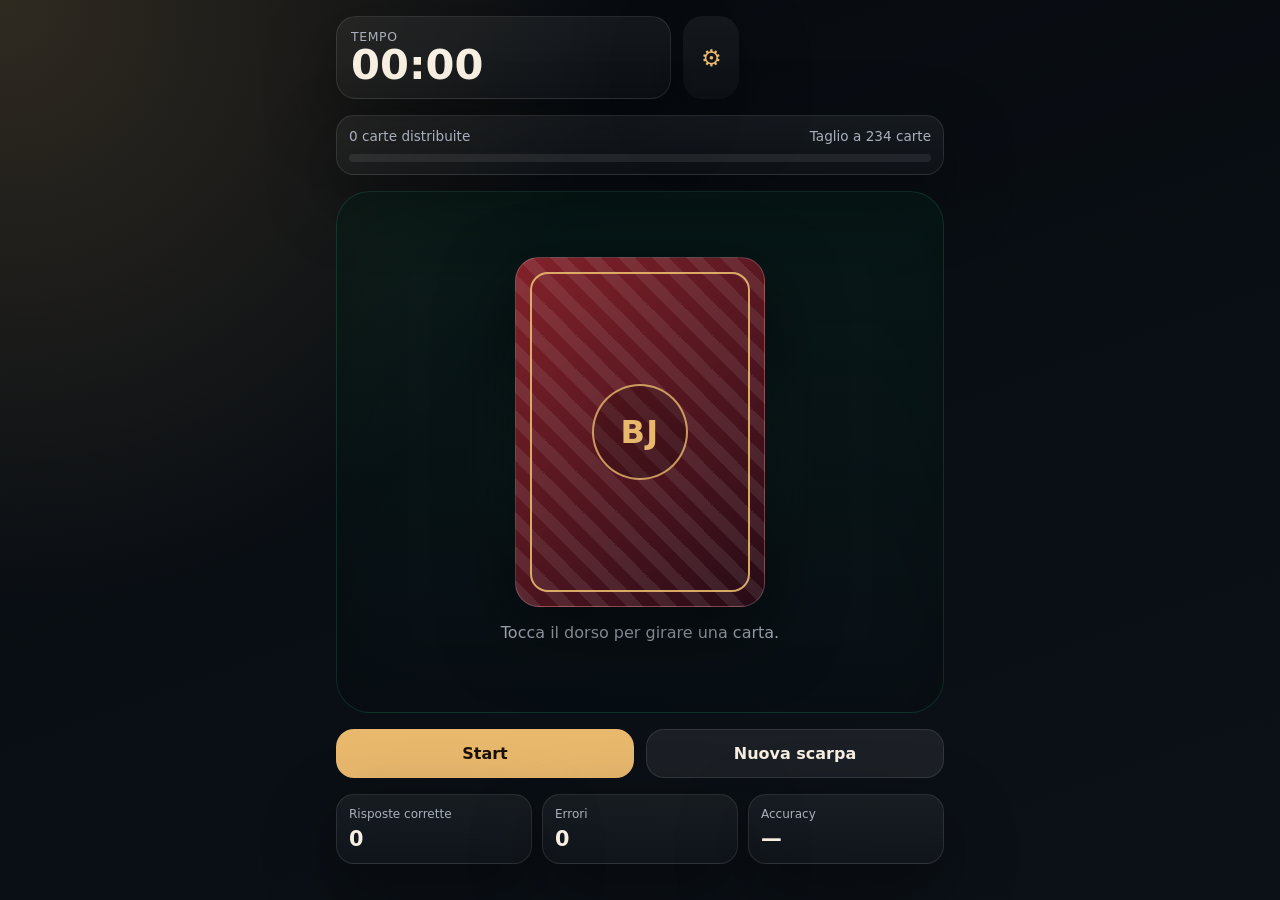
==== reset-cache.html @ 74203b1b "Add files via upload" ====
<!doctype html>
<html lang="it">
<head>
  <meta charset="utf-8" />
  <meta name="viewport" content="width=device-width, initial-scale=1" />
  <title>Reset cache BJ Trainer</title>
  <style>
    body{margin:0;min-height:100vh;display:grid;place-items:center;background:#0b1117;color:#f7efe2;font-family:system-ui,-apple-system,Segoe UI,sans-serif;padding:24px;text-align:center}
    main{max-width:520px;background:rgba(255,255,255,.06);border:1px solid rgba(255,255,255,.12);border-radius:24px;padding:24px;box-shadow:0 24px 70px rgba(0,0,0,.35)}
    h1{margin:0 0 10px;font-size:1.4rem} p{color:#a9b0bb;line-height:1.45} a,button{display:inline-block;margin-top:12px;border:0;border-radius:16px;padding:14px 18px;background:#e8b86d;color:#1b1206;font-weight:800;text-decoration:none}
  </style>
</head>
<body>
  <main>
    <h1>Reset cache in corso…</h1>
    <p id="status">Sto eliminando service worker e cache vecchie.</p>
    <a id="go" href="index.html?v=01b" hidden>Apri BJ Trainer aggiornato</a>
  </main>
  <script>
    async function resetCache(){
      const status = document.getElementById('status');
      try {
        if ('serviceWorker' in navigator) {
          const regs = await navigator.serviceWorker.getRegistrations();
          await Promise.all(regs.map(reg => reg.unregister()));
        }
        if ('caches' in window) {
          const names = await caches.keys();
          await Promise.all(names.map(name => caches.delete(name)));
        }
        status.textContent = 'Cache eliminata. Ora apro la versione aggiornata.';
        document.getElementById('go').hidden = false;
        setTimeout(() => { window.location.href = 'index.html?v=01b'; }, 900);
      } catch (e) {
        status.textContent = 'Non sono riuscito a completare il reset automatico. Premi il pulsante qui sotto.';
        document.getElementById('go').hidden = false;
      }
    }
    resetCache();
  </script>
</body>
</html>
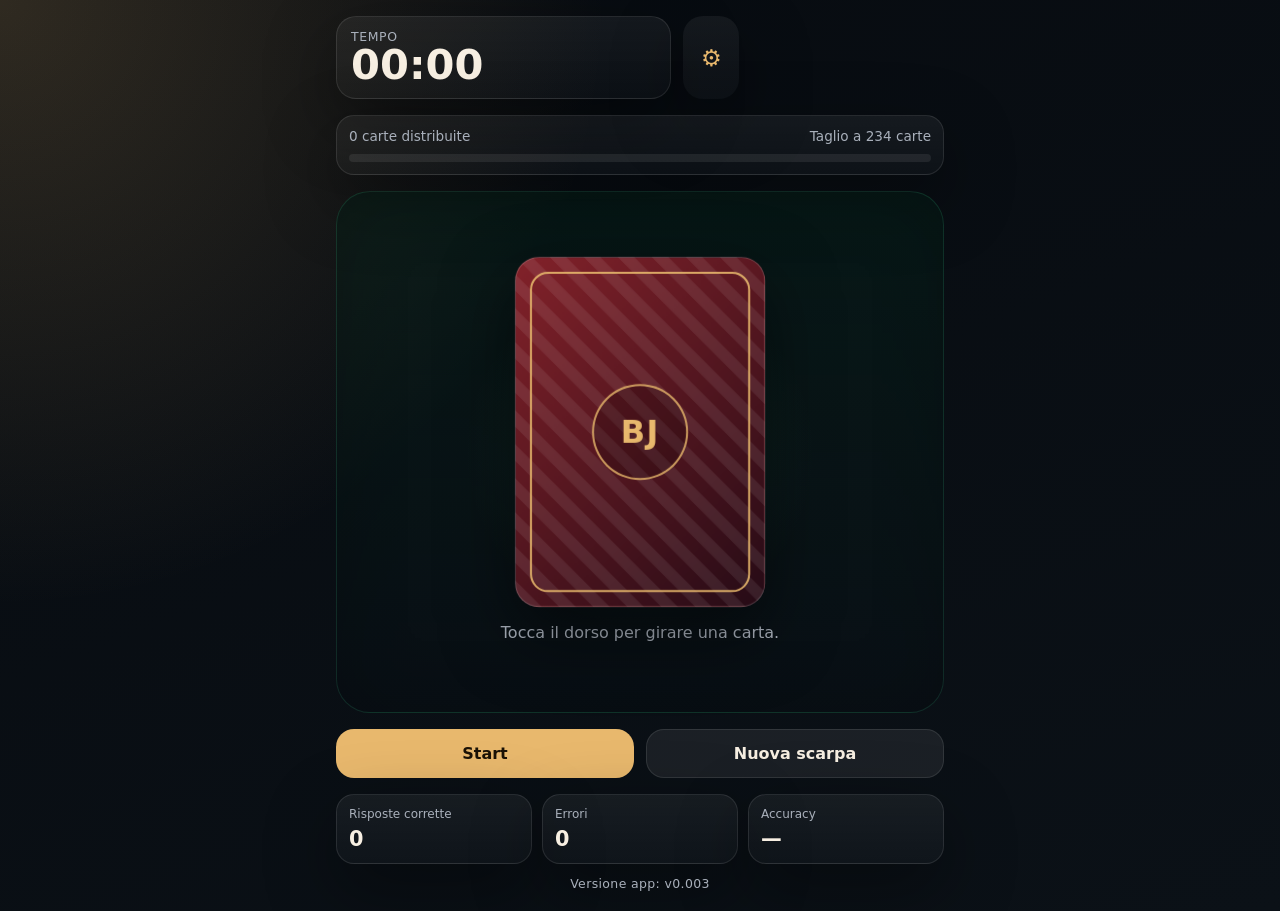
==== commit 4ec3fd51: "Expose app version, bump cache/versioning, and fix card/dialog rendering and SW caching ### Motivati" ====
--- a/reset-cache.html
+++ b/reset-cache.html
@@ -3,7 +3,7 @@
 <head>
   <meta charset="utf-8" />
   <meta name="viewport" content="width=device-width, initial-scale=1" />
-  <title>Reset cache BJ Trainer</title>
+  <title>Reset cache BJ Trainer v0.003</title>
   <style>
     body{margin:0;min-height:100vh;display:grid;place-items:center;background:#0b1117;color:#f7efe2;font-family:system-ui,-apple-system,Segoe UI,sans-serif;padding:24px;text-align:center}
     main{max-width:520px;background:rgba(255,255,255,.06);border:1px solid rgba(255,255,255,.12);border-radius:24px;padding:24px;box-shadow:0 24px 70px rgba(0,0,0,.35)}
@@ -14,7 +14,7 @@
   <main>
     <h1>Reset cache in corso…</h1>
     <p id="status">Sto eliminando service worker e cache vecchie.</p>
-    <a id="go" href="index.html?v=01b" hidden>Apri BJ Trainer aggiornato</a>
+    <a id="go" href="index.html?v=0.003" hidden>Apri BJ Trainer aggiornato</a>
   </main>
   <script>
     async function resetCache(){
@@ -30,7 +30,7 @@
         }
         status.textContent = 'Cache eliminata. Ora apro la versione aggiornata.';
         document.getElementById('go').hidden = false;
-        setTimeout(() => { window.location.href = 'index.html?v=01b'; }, 900);
+        setTimeout(() => { window.location.href = 'index.html?v=0.003'; }, 900);
       } catch (e) {
         status.textContent = 'Non sono riuscito a completare il reset automatico. Premi il pulsante qui sotto.';
         document.getElementById('go').hidden = false;
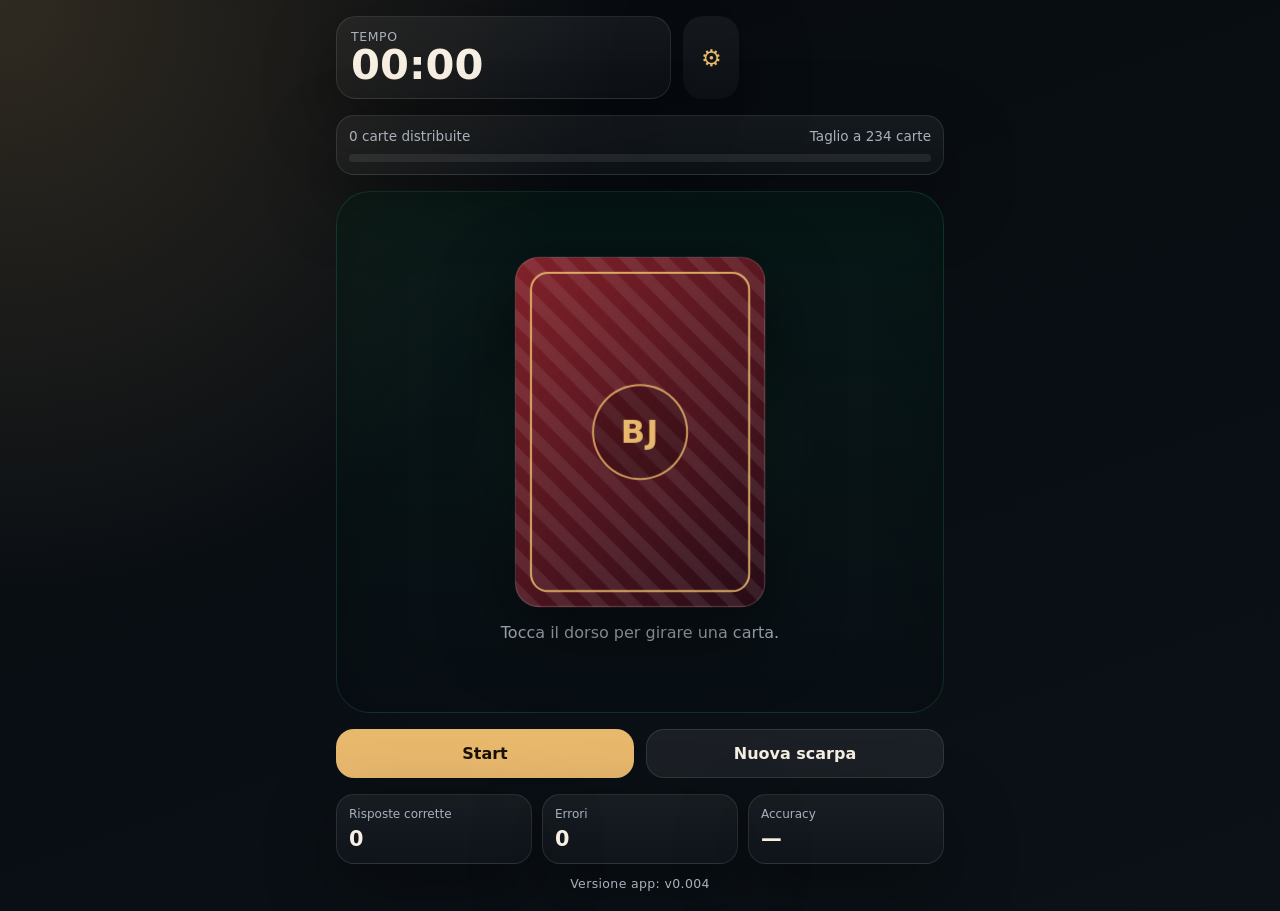
==== commit e031ae9a: "Release v0.004: show app version, update caching and UI tweaks ### Motivation - Ship app version `v0" ====
--- a/reset-cache.html
+++ b/reset-cache.html
@@ -3,7 +3,7 @@
 <head>
   <meta charset="utf-8" />
   <meta name="viewport" content="width=device-width, initial-scale=1" />
-  <title>Reset cache BJ Trainer v0.003</title>
+  <title>Reset cache BJ Trainer v0.004</title>
   <style>
     body{margin:0;min-height:100vh;display:grid;place-items:center;background:#0b1117;color:#f7efe2;font-family:system-ui,-apple-system,Segoe UI,sans-serif;padding:24px;text-align:center}
     main{max-width:520px;background:rgba(255,255,255,.06);border:1px solid rgba(255,255,255,.12);border-radius:24px;padding:24px;box-shadow:0 24px 70px rgba(0,0,0,.35)}
@@ -14,7 +14,7 @@
   <main>
     <h1>Reset cache in corso…</h1>
     <p id="status">Sto eliminando service worker e cache vecchie.</p>
-    <a id="go" href="index.html?v=0.003" hidden>Apri BJ Trainer aggiornato</a>
+    <a id="go" href="index.html?v=0.004" hidden>Apri BJ Trainer aggiornato</a>
   </main>
   <script>
     async function resetCache(){
@@ -30,7 +30,7 @@
         }
         status.textContent = 'Cache eliminata. Ora apro la versione aggiornata.';
         document.getElementById('go').hidden = false;
-        setTimeout(() => { window.location.href = 'index.html?v=0.003'; }, 900);
+        setTimeout(() => { window.location.href = 'index.html?v=0.004'; }, 900);
       } catch (e) {
         status.textContent = 'Non sono riuscito a completare il reset automatico. Premi il pulsante qui sotto.';
         document.getElementById('go').hidden = false;
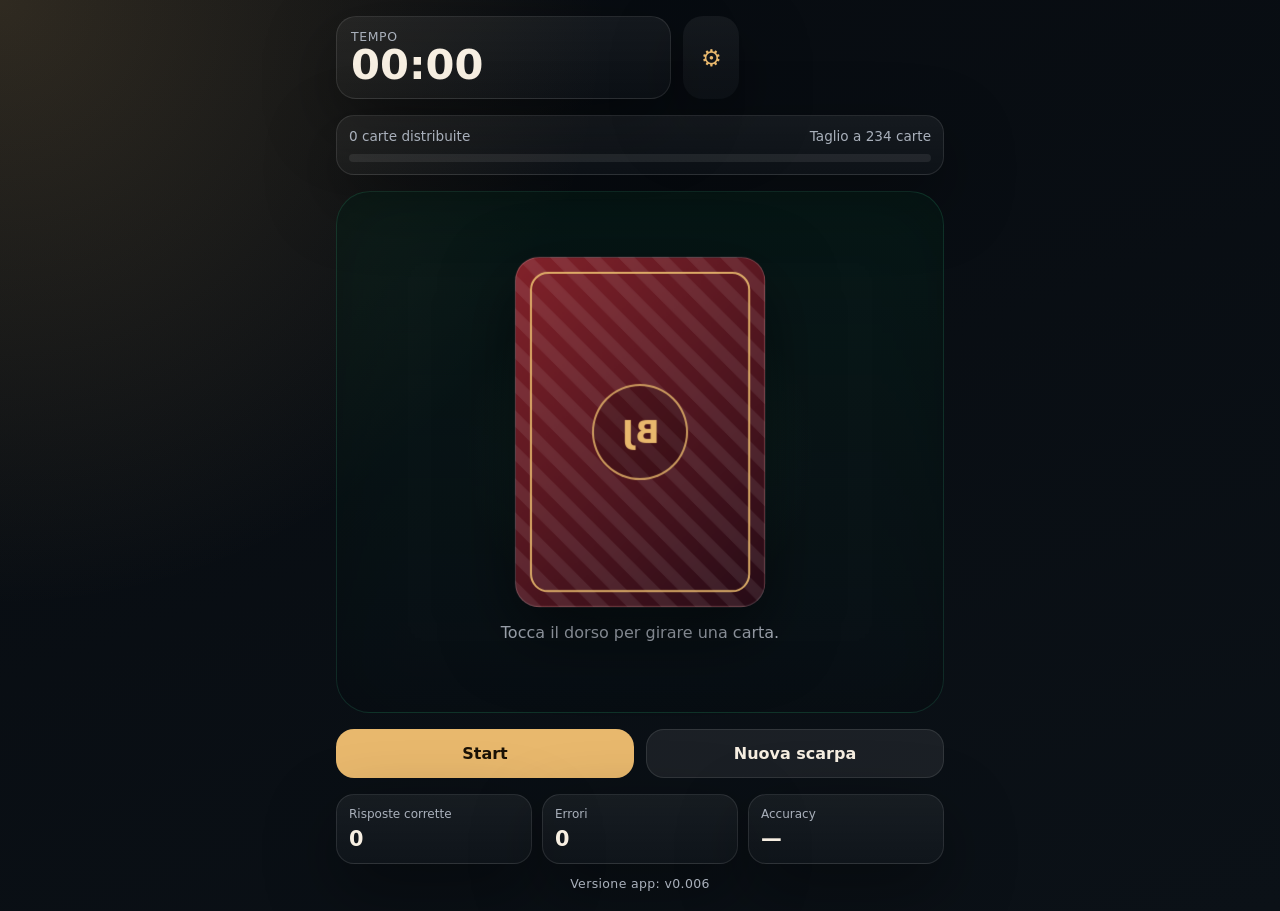
==== commit 4ebee69b: "Sync release metadata and service worker cache to v0.006 on main - Ensure all app version markers, P" ====
--- a/reset-cache.html
+++ b/reset-cache.html
@@ -3,7 +3,7 @@
 <head>
   <meta charset="utf-8" />
   <meta name="viewport" content="width=device-width, initial-scale=1" />
-  <title>Reset cache BJ Trainer v0.004</title>
+  <title>Reset cache BJ Trainer v0.006</title>
   <style>
     body{margin:0;min-height:100vh;display:grid;place-items:center;background:#0b1117;color:#f7efe2;font-family:system-ui,-apple-system,Segoe UI,sans-serif;padding:24px;text-align:center}
     main{max-width:520px;background:rgba(255,255,255,.06);border:1px solid rgba(255,255,255,.12);border-radius:24px;padding:24px;box-shadow:0 24px 70px rgba(0,0,0,.35)}
@@ -14,7 +14,7 @@
   <main>
     <h1>Reset cache in corso…</h1>
     <p id="status">Sto eliminando service worker e cache vecchie.</p>
-    <a id="go" href="index.html?v=0.004" hidden>Apri BJ Trainer aggiornato</a>
+    <a id="go" href="index.html?v=0.006" hidden>Apri BJ Trainer aggiornato</a>
   </main>
   <script>
     async function resetCache(){
@@ -30,7 +30,7 @@
         }
         status.textContent = 'Cache eliminata. Ora apro la versione aggiornata.';
         document.getElementById('go').hidden = false;
-        setTimeout(() => { window.location.href = 'index.html?v=0.004'; }, 900);
+        setTimeout(() => { window.location.href = 'index.html?v=0.006'; }, 900);
       } catch (e) {
         status.textContent = 'Non sono riuscito a completare il reset automatico. Premi il pulsante qui sotto.';
         document.getElementById('go').hidden = false;
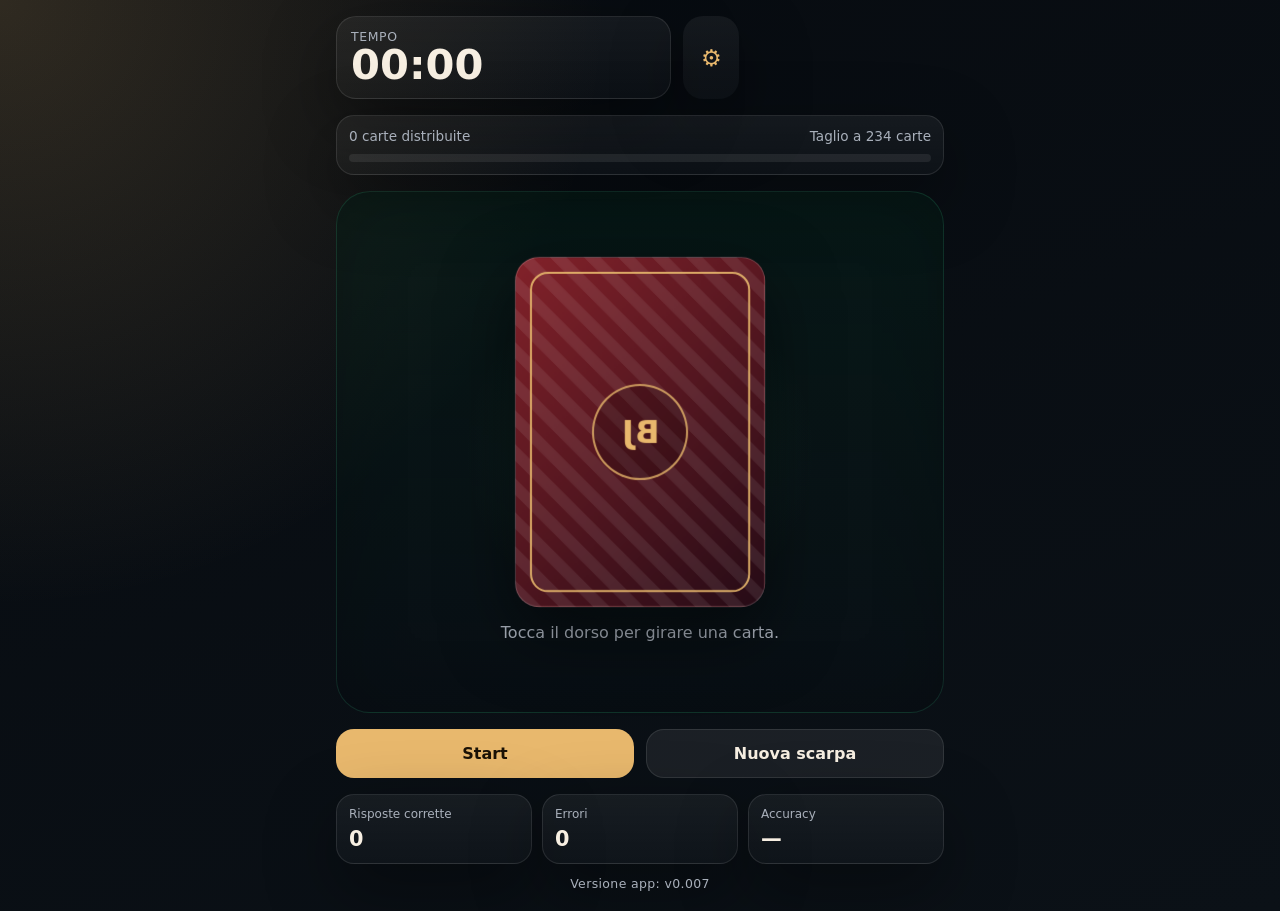
==== commit 8faf824f: "Fix count popup alignment with keyboard and release v0.007" ====
--- a/reset-cache.html
+++ b/reset-cache.html
@@ -3,7 +3,7 @@
 <head>
   <meta charset="utf-8" />
   <meta name="viewport" content="width=device-width, initial-scale=1" />
-  <title>Reset cache BJ Trainer v0.006</title>
+  <title>Reset cache BJ Trainer v0.007</title>
   <style>
     body{margin:0;min-height:100vh;display:grid;place-items:center;background:#0b1117;color:#f7efe2;font-family:system-ui,-apple-system,Segoe UI,sans-serif;padding:24px;text-align:center}
     main{max-width:520px;background:rgba(255,255,255,.06);border:1px solid rgba(255,255,255,.12);border-radius:24px;padding:24px;box-shadow:0 24px 70px rgba(0,0,0,.35)}
@@ -14,7 +14,7 @@
   <main>
     <h1>Reset cache in corso…</h1>
     <p id="status">Sto eliminando service worker e cache vecchie.</p>
-    <a id="go" href="index.html?v=0.006" hidden>Apri BJ Trainer aggiornato</a>
+    <a id="go" href="index.html?v=0.007" hidden>Apri BJ Trainer aggiornato</a>
   </main>
   <script>
     async function resetCache(){
@@ -30,7 +30,7 @@
         }
         status.textContent = 'Cache eliminata. Ora apro la versione aggiornata.';
         document.getElementById('go').hidden = false;
-        setTimeout(() => { window.location.href = 'index.html?v=0.006'; }, 900);
+        setTimeout(() => { window.location.href = 'index.html?v=0.007'; }, 900);
       } catch (e) {
         status.textContent = 'Non sono riuscito a completare il reset automatico. Premi il pulsante qui sotto.';
         document.getElementById('go').hidden = false;
